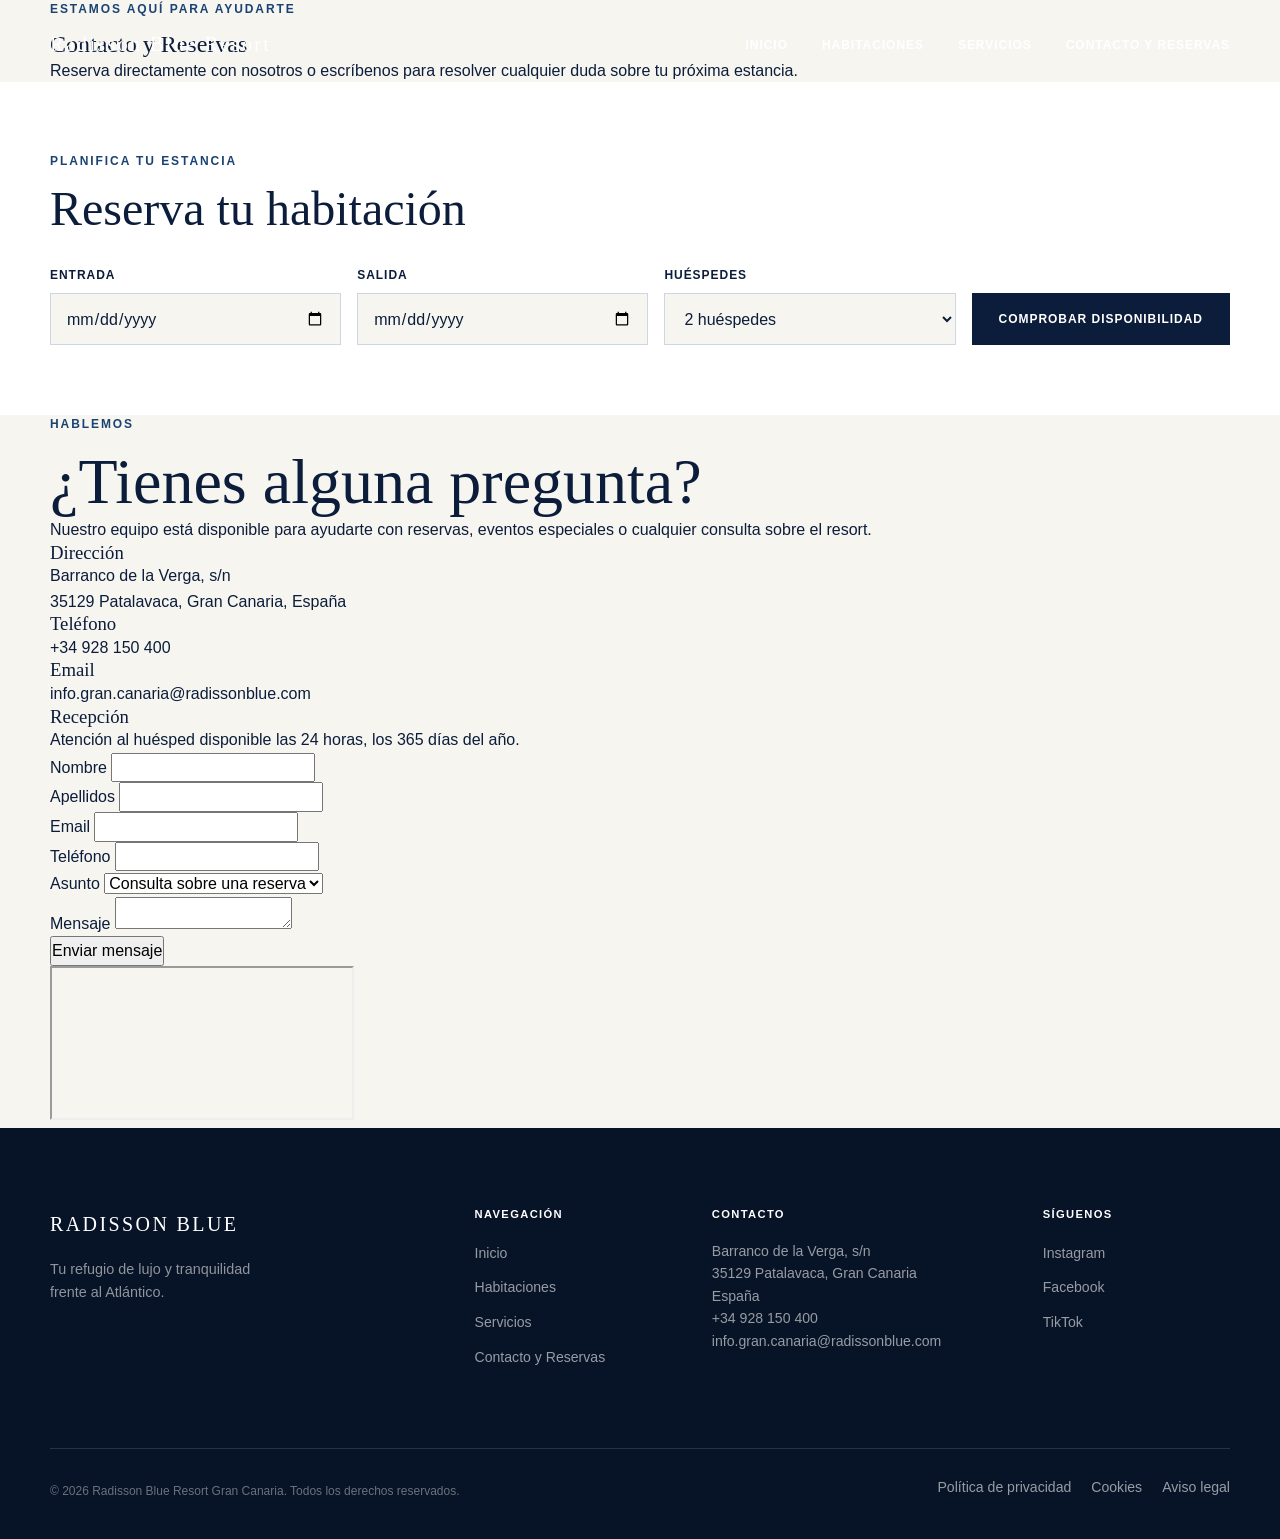
==== contacto.html @ 972f79a9 "Romaisa stuff" ====
<!DOCTYPE html>
<html lang="es">

<head>
    <meta charset="UTF-8">
    <meta name="viewport" content="width=device-width, initial-scale=1.0">

    <!-- Título que se ve en la pestaña del navegador -->
    <title>Contacto y Reservas | Radisson Blue Resort Gran Canaria</title>

    <!-- Metadatos para SEO y Marketing -->
    <meta name="description" content="Reserva tu estancia en el Radisson Blue Resort Gran Canaria o contacta con nosotros. Estamos en Patalavaca, Gran Canaria.">
    <meta name="keywords" content="reservar hotel Gran Canaria, contacto Radisson Blue, dirección hotel Patalavaca, teléfono hotel">

    <!-- Ícono e integración de la plantilla CSS -->
    <link rel="icon" type="image/x-icon" href="Icono/Icon_Blue.png">
    <link rel="stylesheet" href="Estilo/style.css">
</head>

<body>

    <!-- CABECERA DE LA WEB -->
    <header id="site-header">
        <div class="container">
            <div class="logo">Radisson Blue Resort</div>

            <nav>
                <ul>
                    <li><a href="index.html">Inicio</a></li>
                    <li><a href="habitaciones.html">Habitaciones</a></li>
                    <li><a href="servicios.html">Servicios</a></li>
                    <li><a href="contacto.html">Contacto y Reservas</a></li>
                </ul>
            </nav>
        </div>
    </header>

    <main>

        <!-- CABECERA DE PÁGINA -->
        <section class="page-header" style="--page-header-image: url('Imagenes/suite_presidencial.png');">
            <div class="container">
                <p class="eyebrow">Estamos aquí para ayudarte</p>
                <h1>Contacto y Reservas</h1>
                <p>Reserva directamente con nosotros o escríbenos para resolver cualquier duda sobre tu próxima estancia.</p>
            </div>
        </section>

        <!-- SECCIÓN DE RESERVAS -->
        <section id="reservar" class="booking">
            <div class="container">
                <header>
                    <p class="eyebrow">Planifica tu estancia</p>
                    <h2>Reserva tu habitación</h2>
                </header>

                <form action="#" method="get">
                    <div>
                        <label for="check-in">Entrada</label>
                        <input type="date" id="check-in" name="check-in" required>
                    </div>

                    <div>
                        <label for="check-out">Salida</label>
                        <input type="date" id="check-out" name="check-out" required>
                    </div>

                    <div>
                        <label for="guests">Huéspedes</label>
                        <select id="guests" name="guests">
                            <option value="1">1 huésped</option>
                            <option value="2" selected>2 huéspedes</option>
                            <option value="3">3 huéspedes</option>
                            <option value="4">4 huéspedes</option>
                        </select>
                    </div>

                    <button type="submit">Comprobar disponibilidad</button>
                </form>
            </div>
        </section>

        <!-- CONTACTO: DATOS + FORMULARIO -->
        <section class="contact-section">
            <div class="container">
                <div class="contact-layout">

                    <!-- DATOS DE CONTACTO -->
                    <div class="contact-info">
                        <p class="eyebrow">Hablemos</p>
                        <h2>¿Tienes alguna pregunta?</h2>
                        <p>Nuestro equipo está disponible para ayudarte con reservas, eventos especiales o cualquier consulta sobre el resort.</p>

                        <div class="contact-info-block">
                            <h3>Dirección</h3>
                            <p>Barranco de la Verga, s/n<br>35129 Patalavaca, Gran Canaria, España</p>
                        </div>

                        <div class="contact-info-block">
                            <h3>Teléfono</h3>
                            <p><a href="tel:+34928150400">+34 928 150 400</a></p>
                        </div>

                        <div class="contact-info-block">
                            <h3>Email</h3>
                            <p><a href="mailto:info.gran.canaria@radissonblue.com">info.gran.canaria@radissonblue.com</a></p>
                        </div>

                        <div class="contact-info-block">
                            <h3>Recepción</h3>
                            <p>Atención al huésped disponible las 24 horas, los 365 días del año.</p>
                        </div>
                    </div>

                    <!-- FORMULARIO DE CONTACTO -->
                    <form class="contact-form" action="#" method="post">
                        <div class="form-row">
                            <div class="form-field">
                                <label for="nombre">Nombre</label>
                                <input type="text" id="nombre" name="nombre" required>
                            </div>
                            <div class="form-field">
                                <label for="apellidos">Apellidos</label>
                                <input type="text" id="apellidos" name="apellidos" required>
                            </div>
                        </div>

                        <div class="form-row">
                            <div class="form-field">
                                <label for="email">Email</label>
                                <input type="email" id="email" name="email" required>
                            </div>
                            <div class="form-field">
                                <label for="telefono">Teléfono</label>
                                <input type="tel" id="telefono" name="telefono">
                            </div>
                        </div>

                        <div class="form-field">
                            <label for="asunto">Asunto</label>
                            <select id="asunto" name="asunto">
                                <option value="reserva">Consulta sobre una reserva</option>
                                <option value="eventos">Eventos y celebraciones</option>
                                <option value="grupos">Grupos y empresas</option>
                                <option value="otro">Otro</option>
                            </select>
                        </div>

                        <div class="form-field">
                            <label for="mensaje">Mensaje</label>
                            <textarea id="mensaje" name="mensaje" required></textarea>
                        </div>

                        <button type="submit">Enviar mensaje</button>
                    </form>

                </div>

                <!-- MAPA -->
                <div class="contact-map">
                    <iframe
                        src="https://www.openstreetmap.org/export/embed.html?bbox=-15.7505%2C27.8186%2C-15.7105%2C27.8386&amp;layer=mapnik&amp;marker=27.8286%2C-15.7305"
                        loading="lazy"
                        title="Ubicación del Radisson Blue Resort Gran Canaria">
                    </iframe>
                </div>
            </div>
        </section>

    </main>

    <!-- PIE DE PÁGINA -->
    <footer id="site-footer">
        <div class="container">

            <div class="footer-main">

                <!-- Marca y lema -->
                <div class="footer-brand">
                    <a href="index.html" class="logo">
                        RADISSON BLUE
                    </a>
                    <p>Tu refugio de lujo y tranquilidad frente al Atlántico.</p>
                </div>

                <!-- Navegación del pie de página -->
                <nav aria-label="Navegación del pie de página">
                    <h2>Navegación</h2>
                    <ul>
                        <li><a href="index.html">Inicio</a></li>
                        <li><a href="habitaciones.html">Habitaciones</a></li>
                        <li><a href="servicios.html">Servicios</a></li>
                        <li><a href="contacto.html">Contacto y Reservas</a></li>
                    </ul>
                </nav>

                <!-- Datos de contacto reales/adaptados -->
                <div class="footer-contact">
                    <h2>Contacto</h2>
                    <address>
                        <p>
                            Barranco de la Verga, s/n<br>
                            35129 Patalavaca, Gran Canaria<br>
                            España
                        </p>
                        <p><a href="tel:+34928150400">+34 928 150 400</a></p>
                        <p><a href="mailto:info.gran.canaria@radissonblue.com">info.gran.canaria@radissonblue.com</a></p>
                    </address>
                </div>

                <!-- Redes sociales -->
                <div class="footer-social">
                    <h2>Síguenos</h2>
                    <ul>
                        <li><a href="#">Instagram</a></li>
                        <li><a href="#">Facebook</a></li>
                        <li><a href="#">TikTok</a></li>
                    </ul>
                </div>

            </div>

            <!-- Enlaces legales y derechos -->
            <div class="footer-bottom">
                <p>&copy; 2026 Radisson Blue Resort Gran Canaria. Todos los derechos reservados.</p>
                <nav aria-label="Información legal">
                    <ul>
                        <li><a href="#">Política de privacidad</a></li>
                        <li><a href="#">Cookies</a></li>
                        <li><a href="#">Aviso legal</a></li>
                    </ul>
                </nav>
            </div>

        </div>
    </footer>

</body>
</html>
---- Estilo/style.css ----
*,
*::before,
*::after {
    box-sizing: border-box;
    margin: 0;
    padding: 0;
}

html {
    scroll-behavior: smooth;
}

body {
    font-family: Arial, Helvetica, sans-serif;
    color: var(--color-dark);
    background: var(--color-cream);
    line-height: 1.6;
}

img {
    display: block;
    width: 100%;
    height: auto;
}

a {
    color: inherit;
    text-decoration: none;
}

ul {
    list-style: none;
}

button,
input,
select {
    font: inherit;
}


/* =========================================================
    VARIABLES
    ========================================================= */

:root {
    /* Cambiamos el verde oscuro por Azul Marino Radisson Blu */
    --color-dark: #0b1d3a;
    --color-dark-2: #071326;

    /* Cambiamos el verde principal por Azul Atlántico */
    --color-green: #1a4373;
    --color-green-light: #dce6f2;

    /* Mantenemos los tonos marfil y arena de Gran Canaria */
    --color-cream: #f7f5f0;
    --color-white: #ffffff;
    --color-sand: #e9e2d5;

    /* Detalle de bordes y texto claro en azul suave */
    --color-border: #cbd7e4;
    --color-text-light: #e9f0f8;

    /* ESTO SE QUEDA IGUAL (Para mantener centrado y letras) */
    --max-width: 1180px;
    --serif: Georgia, "Times New Roman", serif;
    --sans: Arial, Helvetica, sans-serif;
    --transition: 250ms ease;
}


/* =========================================================
    GLOBAL
    ========================================================= */

.container {
    width: min(var(--max-width), calc(100% - 48px));
    margin-inline: auto;
}

.eyebrow {
    margin-bottom: 12px;
    color: var(--color-green);
    font-size: 0.75rem;
    font-weight: 700;
    letter-spacing: 0.16em;
    text-transform: uppercase;
}

h1,
h2,
h3 {
    font-family: var(--serif);
    font-weight: 400;
    line-height: 1.1;
}

h2 {
    font-size: clamp(2.2rem, 5vw, 4rem);
}

.button {
    display: inline-flex;
    align-items: center;
    justify-content: center;
    min-height: 50px;
    padding: 0 28px;
    border: 1px solid var(--color-dark);
    background: var(--color-dark);
    color: var(--color-white);
    font-size: 0.8rem;
    font-weight: 700;
    letter-spacing: 0.08em;
    text-transform: uppercase;
    transition: background var(--transition), color var(--transition), transform var(--transition);
}

.button:hover {
    background: transparent;
    color: var(--color-dark);
    transform: translateY(-2px);
}

.button-secondary {
    border-color: var(--color-white);
    background: transparent;
}

.button-secondary:hover {
    background: var(--color-white);
    color: var(--color-dark);
}


/* =========================================================
    HEADER - Cabecera y navegación
    ========================================================= */

#site-header {
    position: absolute;
    z-index: 10;
    top: 0;
    left: 0;
    width: 100%;
    color: var(--color-white);
    border-bottom: 1px solid rgba(255, 255, 255, 0.2);
}

#site-header .container {
    display: flex;
    align-items: center;
    justify-content: space-between;
    min-height: 88px;
}

.logo {
    font-family: var(--serif);
    font-size: 1.25rem;
    letter-spacing: 0.12em;
}

#site-header nav ul {
    display: flex;
    align-items: center;
    gap: 34px;
}

#site-header nav a {
    position: relative;
    font-size: 0.75rem;
    font-weight: 600;
    letter-spacing: 0.08em;
    text-transform: uppercase;
}

#site-header nav a::after {
    content: "";
    position: absolute;
    bottom: -7px;
    left: 0;
    width: 0;
    height: 1px;
    background: currentColor;
    transition: width var(--transition);
}

#site-header nav a:hover::after {
    width: 100%;
}

#site-header .button {
    min-height: 42px;
    padding-inline: 20px;
    border-color: var(--color-white);
    background: var(--color-white);
    color: var(--color-dark);
}

#site-header .button:hover {
    background: transparent;
    color: var(--color-white);
}


/* =========================================================
    HERO - Imagen principal / Portada
    ========================================================= */

.hero {
    position: relative;
    min-height: 720px;
    display: flex;
    align-items: center;
    background: linear-gradient( 90deg, rgba(11, 29, 58, 0.8), rgba(11, 29, 58, 0.35)), url("../Imagenes/hotel_hero.png") center / cover no-repeat;
    color: var(--color-white);
}

.hero-content {
    width: min(760px, calc(100% - 48px));
    margin-inline: auto;
    padding-top: 70px;
}

.hero .eyebrow {
    color: #e3eadf;
}

.hero h1 {
    max-width: 720px;
    margin-bottom: 24px;
    font-size: clamp(3.5rem, 8vw, 7rem);
    letter-spacing: -0.03em;
}

.hero p:not(.eyebrow) {
    max-width: 560px;
    margin-bottom: 36px;
    color: rgba(255, 255, 255, 0.88);
    font-size: 1.1rem;
}

.hero-actions {
    display: flex;
    flex-wrap: wrap;
    gap: 12px;
}


/* =========================================================
    BOOKING - Formulario de reservas
    ========================================================= */

.booking {
    position: relative;
    z-index: 2;
    margin-top: -1px;
    padding: 70px 0;
    background: var(--color-white);
}

.booking header {
    margin-bottom: 30px;
}

.booking h2 {
    font-size: clamp(2rem, 4vw, 3rem);
}

.booking form {
    display: grid;
    grid-template-columns: 1fr 1fr 1fr auto;
    gap: 16px;
    align-items: end;
}

.booking label {
    display: block;
    margin-bottom: 8px;
    font-size: 0.75rem;
    font-weight: 700;
    letter-spacing: 0.08em;
    text-transform: uppercase;
}

.booking input,
.booking select {
    width: 100%;
    height: 52px;
    padding: 0 15px;
    border: 1px solid var(--color-border);
    background: var(--color-cream);
    color: var(--color-dark);
    outline: none;
}

.booking input:focus,
.booking select:focus {
    border-color: var(--color-green);
}

.booking button {
    height: 52px;
    padding: 0 26px;
    border: 1px solid var(--color-dark);
    background: var(--color-dark);
    color: var(--color-white);
    cursor: pointer;
    font-size: 0.75rem;
    font-weight: 700;
    letter-spacing: 0.08em;
    text-transform: uppercase;
    transition: all var(--transition);
}

.booking button:hover {
    background: var(--color-green);
    border-color: var(--color-green);
}


/* =========================================================
    INTRODUCTION
    ========================================================= */

.introduction {
    padding: 150px 0;
}

.introduction .container {
    display: flex;
    justify-content: center;
}

.section-content {
    max-width: 760px;
    text-align: center;
}

.section-content h2 {
    margin-bottom: 30px;
}

.section-content p:not(.eyebrow) {
    margin-bottom: 18px;
    color: #4a5568;
    font-size: 1.05rem;
}

.text-link {
    display: inline-block;
    margin-top: 18px;
    border-bottom: 1px solid var(--color-dark);
    font-size: 0.8rem;
    font-weight: 700;
    letter-spacing: 0.07em;
    text-transform: uppercase;
}


/* =========================================================
    ROOMS - Catálogo de habitaciones
    ========================================================= */

.rooms {
    padding: 120px 0;
    background: var(--color-sand);
}

.section-header {
    max-width: 700px;
    margin-bottom: 60px;
}

.section-header p:last-child {
    margin-top: 22px;
    color: #4a5568;
}

.room-list {
    display: grid;
    grid-template-columns: repeat(3, 1fr);
    gap: 24px;
}

.room-card {
    overflow: hidden;
    background: var(--color-white);
}

.room-image {
    aspect-ratio: 4 / 3;
    overflow: hidden;
}

.room-image img {
    width: 100%;
    height: 100%;
    object-fit: cover;
    transition: transform 600ms ease;
}

.room-card:hover .room-image img {
    transform: scale(1.04);
}

.room-content {
    padding: 30px;
}

.room-content h3 {
    margin-bottom: 14px;
    font-size: 1.8rem;
}

.room-content p {
    margin-bottom: 20px;
    color: #4a5568;
    font-size: 0.95rem;
}

.room-content ul {
    margin-bottom: 25px;
    display: flex;
    flex-wrap: wrap;
    gap: 7px;
}

.room-content li {
    padding: 5px 9px;
    background: var(--color-green-light);
    color: var(--color-green);
    font-size: 0.7rem;
    font-weight: 700;
    letter-spacing: 0.04em;
}

.room-content>a {
    font-size: 0.75rem;
    font-weight: 700;
    letter-spacing: 0.08em;
    text-transform: uppercase;
}

.section-action {
    margin-top: 50px;
}

.section-action a {
    display: inline-block;
    padding-bottom: 7px;
    border-bottom: 1px solid var(--color-dark);
    font-size: 0.8rem;
    font-weight: 700;
    letter-spacing: 0.08em;
    text-transform: uppercase;
}


/* =========================================================
    EXPERIENCES - Sección de experiencias
    ========================================================= */

.experiences {
    padding: 130px 0;
    background: var(--color-dark);
    color: var(--color-white);
}

.experiences .eyebrow {
    color: var(--color-green-light);
}

.experience-list {
    display: grid;
    grid-template-columns: repeat(3, 1fr);
    border-top: 1px solid rgba(255, 255, 255, 0.25);
}

.experience-list article {
    min-height: 300px;
    padding: 42px 32px;
    border-right: 1px solid rgba(255, 255, 255, 0.25);
}

.experience-list article:first-child {
    padding-left: 0;
}

.experience-list article:last-child {
    border-right: none;
}

.experience-list h3 {
    margin-bottom: 18px;
    font-size: 2rem;
}

.experience-list p {
    max-width: 300px;
    margin-bottom: 28px;
    color: rgba(255, 255, 255, 0.68);
}

.experience-list a {
    font-size: 0.75rem;
    font-weight: 700;
    letter-spacing: 0.08em;
    text-transform: uppercase;
}


/* =========================================================
    CTA - Llamada a la acción
    ========================================================= */

.cta {
    padding: 140px 0;
    background: linear-gradient( rgba(238, 247, 255, 0.75), rgba(232, 238, 245, 0.75)), url("../Imagenes/cta_hotel.png") center / cover no-repeat;
    text-align: center;
}

.cta .container {
    max-width: 800px;
}

.cta h2 {
    margin-bottom: 25px;
}

.cta p:not(.eyebrow) {
    max-width: 580px;
    margin: 0 auto 32px;
    color: #4a5568;
}


/* =========================================================
    FOOTER - Pie de página
    ========================================================= */

#site-footer {
    padding: 80px 0 30px;
    background: var(--color-dark-2);
    color: var(--color-white);
}

.footer-main {
    display: grid;
    grid-template-columns: 2fr 1fr 1.5fr 1fr;
    gap: 50px;
    padding-bottom: 70px;
}

.footer-brand p {
    max-width: 230px;
    margin-top: 18px;
    color: rgba(255, 255, 255, 0.55);
    font-size: 0.9rem;
}

#site-footer h2 {
    margin-bottom: 20px;
    font-family: var(--sans);
    font-size: 0.7rem;
    font-weight: 700;
    letter-spacing: 0.12em;
    text-transform: uppercase;
}

#site-footer li {
    margin-bottom: 9px;
}

#site-footer li a,
#site-footer address,
#site-footer address a {
    color: rgba(255, 255, 255, 0.58);
    font-size: 0.88rem;
    font-style: normal;
    transition: color var(--transition);
}

#site-footer li a:hover,
#site-footer address a:hover {
    color: var(--color-white);
}

.footer-bottom {
    display: flex;
    align-items: center;
    justify-content: space-between;
    padding-top: 25px;
    border-top: 1px solid rgba(255, 255, 255, 0.13);
}

.footer-bottom p {
    color: rgba(255, 255, 255, 0.4);
    font-size: 0.75rem;
}

.footer-bottom nav ul {
    display: flex;
    gap: 20px;
}


/* =========================================================
    RESPONSIVE
    ========================================================= */

@media (max-width: 900px) {
    #site-header nav {
        display: none;
    }
    .hero {
        min-height: 650px;
    }
    .booking form {
        grid-template-columns: repeat(2, 1fr);
    }
    .booking button {
        width: 100%;
    }
    .room-list {
        grid-template-columns: 1fr 1fr;
    }
    .room-card:last-child {
        grid-column: span 2;
    }
    .experience-list {
        grid-template-columns: 1fr;
    }
    .experience-list article,
    .experience-list article:first-child {
        min-height: auto;
        padding: 35px 0;
        border-right: none;
        border-bottom: 1px solid rgba(255, 255, 255, 0.25);
    }
    .experience-list article:last-child {
        border-bottom: none;
    }
    .footer-main {
        grid-template-columns: 1fr 1fr;
    }
}

@media (max-width: 600px) {
    .container {
        width: min(var(--max-width), calc(100% - 32px));
    }
    #site-header .container {
        min-height: 72px;
    }
    #site-header .button {
        display: none;
    }
    .hero {
        min-height: 600px;
    }
    .hero-content {
        width: calc(100% - 32px);
    }
    .hero h1 {
        font-size: clamp(3rem, 16vw, 5rem);
    }
    .hero p:not(.eyebrow) {
        font-size: 1rem;
    }
    .hero-actions {
        flex-direction: column;
        align-items: stretch;
    }
    .hero-actions .button {
        width: 100%;
    }
    .booking {
        padding: 50px 0;
    }
    .booking form {
        grid-template-columns: 1fr;
    }
    .introduction,
    .rooms,
    .experiences,
    .cta {
        padding: 85px 0;
    }
    .room-list {
        grid-template-columns: 1fr;
    }
    .room-card:last-child {
        grid-column: auto;
    }
    .footer-main {
        grid-template-columns: 1fr;
        gap: 35px;
    }
    .footer-bottom {
        flex-direction: column;
        align-items: flex-start;
        gap: 20px;
    }
    .footer-bottom nav ul {
        flex-wrap: wrap;
    }
}
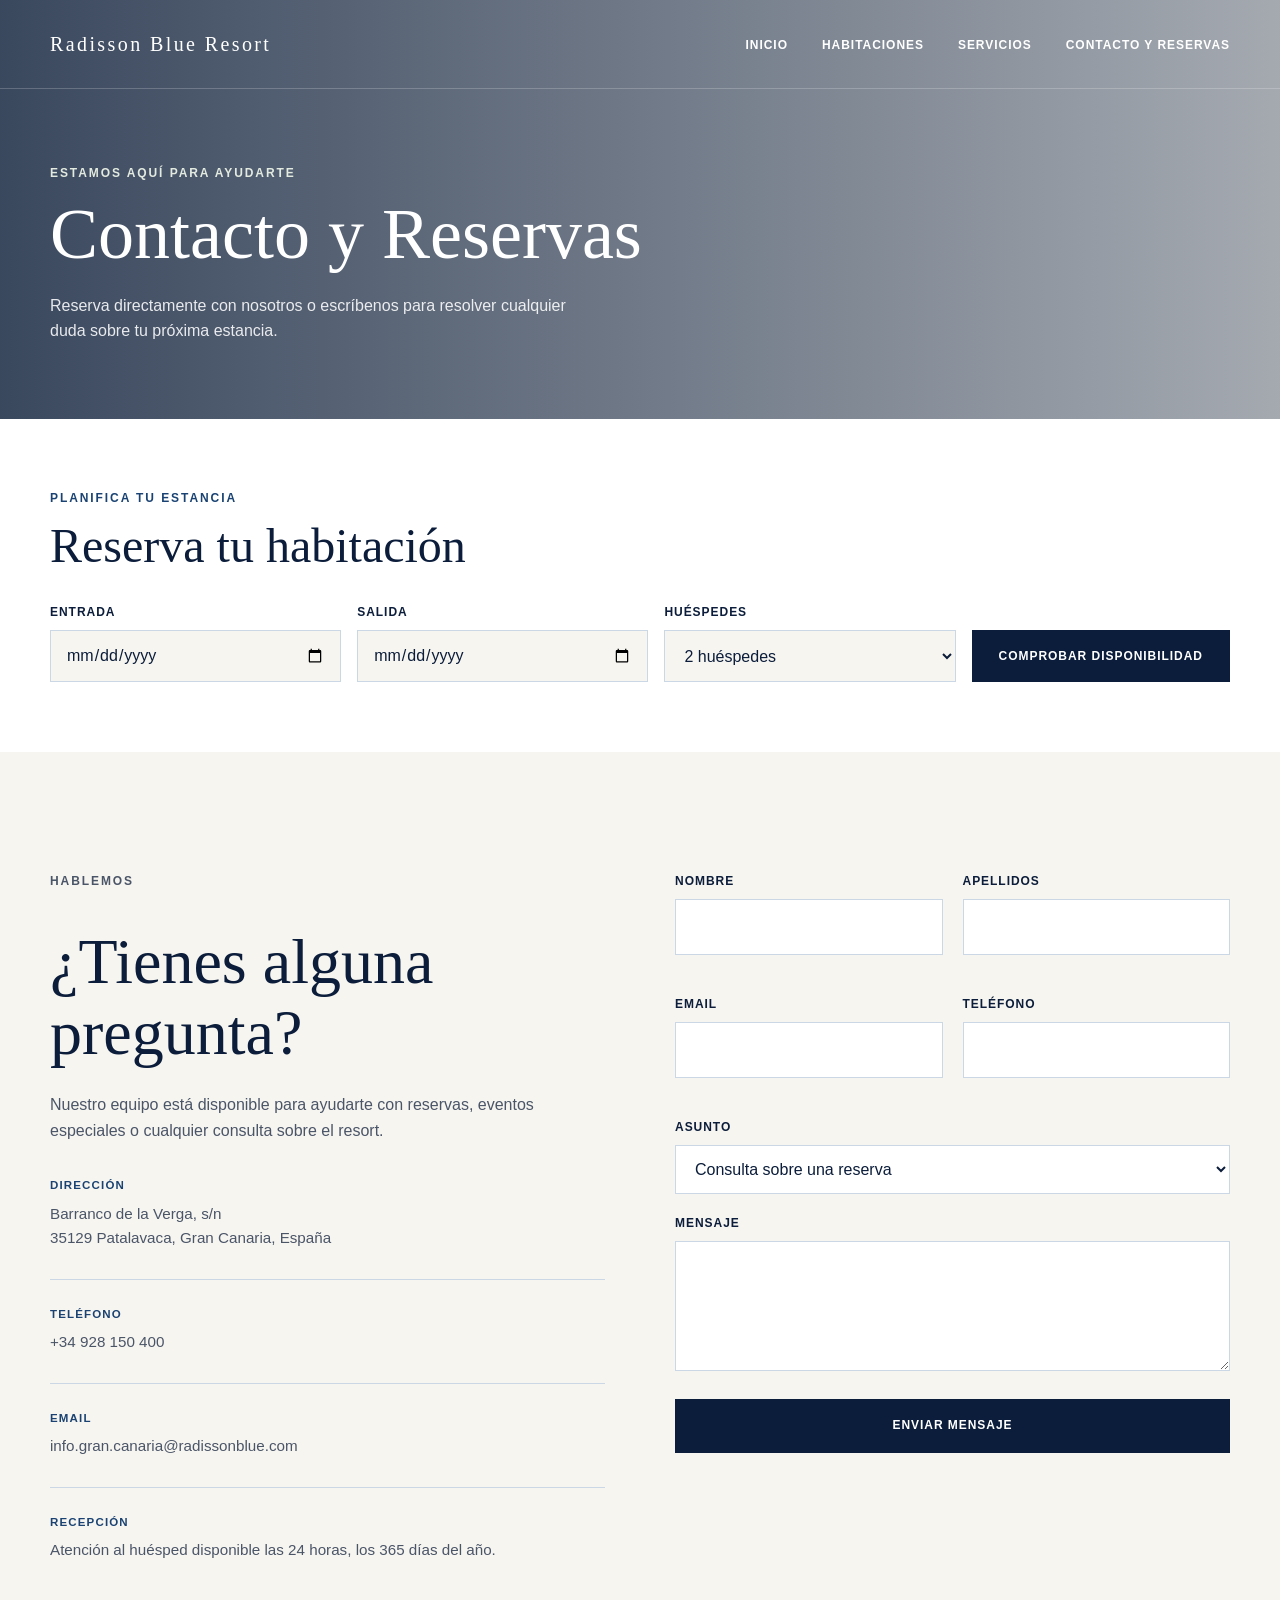
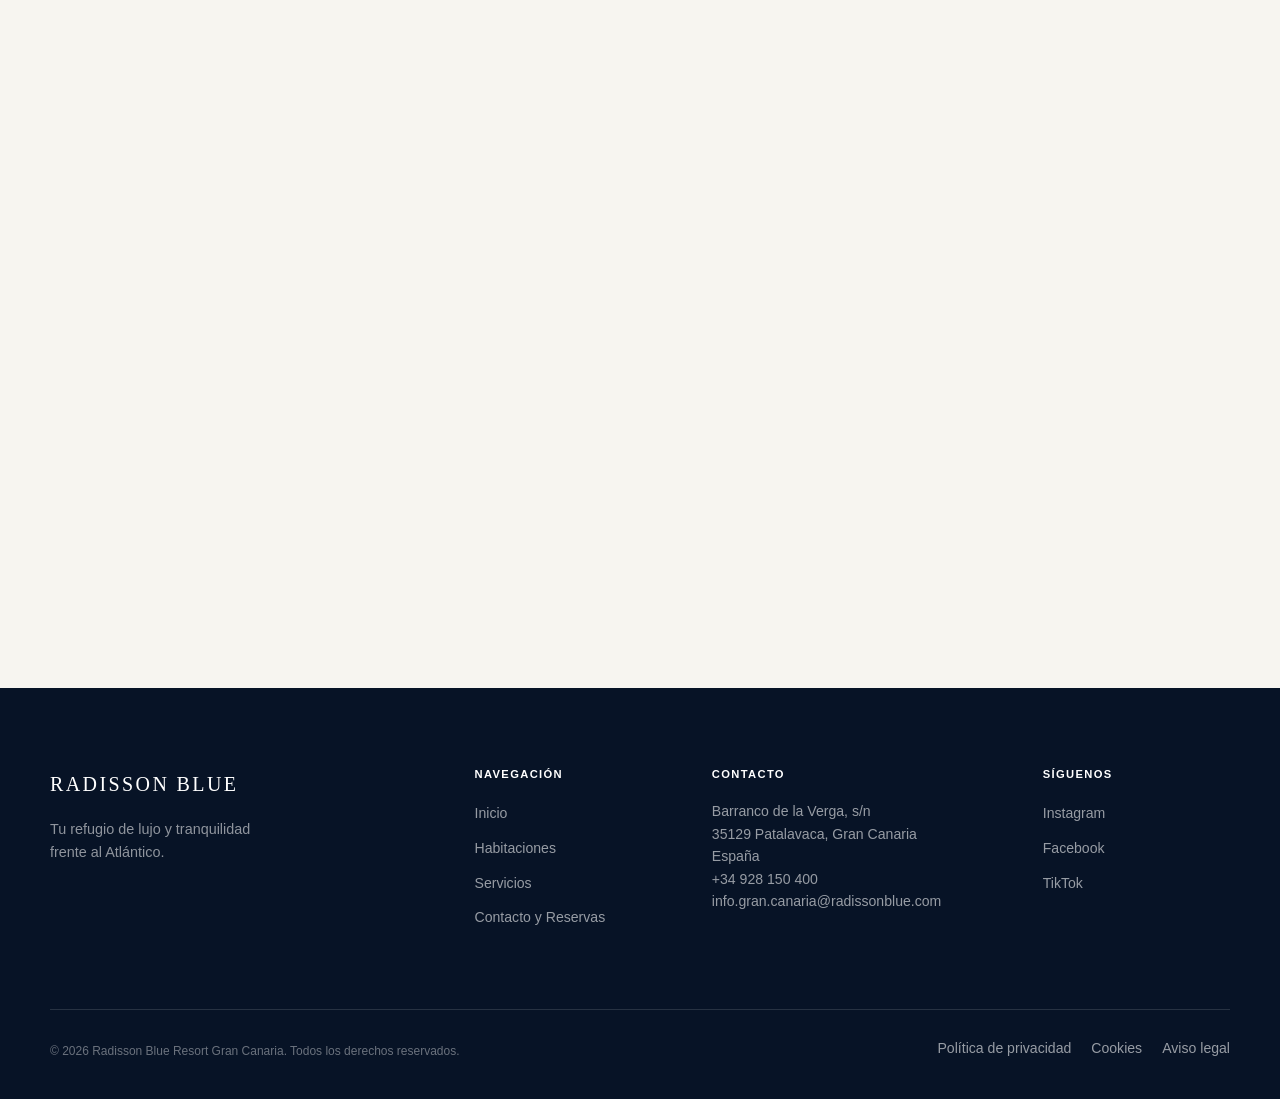
==== commit 871dc3e0: "Update contacto.html" ====
--- a/contacto.html
+++ b/contacto.html
@@ -158,10 +158,7 @@
 
                 <!-- MAPA -->
                 <div class="contact-map">
-                    <iframe
-                        src="https://www.openstreetmap.org/export/embed.html?bbox=-15.7505%2C27.8186%2C-15.7105%2C27.8386&amp;layer=mapnik&amp;marker=27.8286%2C-15.7305"
-                        loading="lazy"
-                        title="Ubicación del Radisson Blue Resort Gran Canaria">
+                    <iframe src="https://www.openstreetmap.org/export/embed.html?bbox=-15.75%2C27.81%2C-15.71%2C27.83&amp;layer=mapnik&amp;marker=27.82574419261705%2C-15.757572351828673" loading="lazy" title="Ubicación del Radisson Blue Resort Gran Canaria">
                     </iframe>
                 </div>
             </div>
@@ -236,4 +233,5 @@
     </footer>
 
 </body>
-</html>
+
+</html>
--- a/Estilo/style.css
+++ b/Estilo/style.css
@@ -605,6 +605,322 @@
 
 
 /* =========================================================
+    PAGE HEADER - Cabecera de páginas interiores
+    ========================================================= */
+
+.page-header {
+    position: relative;
+    display: flex;
+    align-items: center;
+    min-height: 420px;
+    padding-top: 88px;
+    background: linear-gradient(90deg, rgba(11, 29, 58, 0.8), rgba(11, 29, 58, 0.35)), var(--page-header-image) center / cover no-repeat;
+    color: var(--color-white);
+    text-align: left;
+}
+
+.page-header .eyebrow {
+    color: #e3eadf;
+}
+
+.page-header h1 {
+    max-width: 620px;
+    font-size: clamp(2.6rem, 6vw, 4.5rem);
+}
+
+.page-header p:not(.eyebrow) {
+    max-width: 540px;
+    margin-top: 18px;
+    color: rgba(255, 255, 255, 0.88);
+}
+
+
+/* =========================================================
+    ROOMS FULL - Catálogo detallado de habitaciones
+    ========================================================= */
+
+.rooms-full {
+    padding: 120px 0;
+}
+
+.room-detail {
+    display: grid;
+    grid-template-columns: 1fr 1fr;
+    gap: 60px;
+    align-items: center;
+}
+
+.room-detail:not(:last-child) {
+    margin-bottom: 110px;
+}
+
+.room-detail:nth-child(even) .room-detail-image {
+    order: 2;
+}
+
+.room-detail-image {
+    aspect-ratio: 4 / 3;
+    overflow: hidden;
+}
+
+.room-detail-image img {
+    width: 100%;
+    height: 100%;
+    object-fit: cover;
+}
+
+.room-detail-content h3 {
+    margin-bottom: 18px;
+    font-size: clamp(1.8rem, 3vw, 2.6rem);
+}
+
+.room-detail-content>p {
+    margin-bottom: 22px;
+    color: #4a5568;
+}
+
+.room-detail-meta {
+    display: flex;
+    flex-wrap: wrap;
+    gap: 8px;
+    margin-bottom: 24px;
+}
+
+.room-detail-meta li {
+    padding: 6px 12px;
+    background: var(--color-green-light);
+    color: var(--color-green);
+    font-size: 0.72rem;
+    font-weight: 700;
+    letter-spacing: 0.05em;
+}
+
+.room-detail-amenities {
+    margin-bottom: 28px;
+    display: grid;
+    grid-template-columns: 1fr 1fr;
+    gap: 10px;
+}
+
+.room-detail-amenities li {
+    position: relative;
+    padding-left: 20px;
+    color: #4a5568;
+    font-size: 0.92rem;
+}
+
+.room-detail-amenities li::before {
+    content: "";
+    position: absolute;
+    top: 9px;
+    left: 0;
+    width: 8px;
+    height: 8px;
+    background: var(--color-green);
+}
+
+.room-detail-footer {
+    display: flex;
+    align-items: center;
+    justify-content: space-between;
+    flex-wrap: wrap;
+    gap: 16px;
+    padding-top: 22px;
+    border-top: 1px solid var(--color-border);
+}
+
+.room-detail-price span {
+    display: block;
+    color: #4a5568;
+    font-size: 0.72rem;
+    letter-spacing: 0.08em;
+    text-transform: uppercase;
+}
+
+.room-detail-price strong {
+    font-family: var(--serif);
+    font-size: 1.9rem;
+    color: var(--color-dark);
+}
+
+
+/* =========================================================
+    SERVICES - Cuadrícula de servicios
+    ========================================================= */
+
+.services {
+    padding: 120px 0;
+    background: var(--color-sand);
+}
+
+.service-grid {
+    display: grid;
+    grid-template-columns: repeat(3, 1fr);
+    gap: 24px;
+}
+
+.service-card {
+    padding: 42px 32px;
+    background: var(--color-white);
+}
+
+.service-icon {
+    display: flex;
+    align-items: center;
+    justify-content: center;
+    width: 54px;
+    height: 54px;
+    margin-bottom: 24px;
+    border: 1px solid var(--color-green);
+    color: var(--color-green);
+}
+
+.service-icon svg {
+    width: 26px;
+    height: 26px;
+}
+
+.service-card h3 {
+    margin-bottom: 12px;
+    font-size: 1.4rem;
+}
+
+.service-card p {
+    color: #4a5568;
+    font-size: 0.92rem;
+}
+
+.experiences h2 {
+    margin-bottom: 10px;
+}
+
+
+/* =========================================================
+    CONTACT - Página de contacto
+    ========================================================= */
+
+.contact-section {
+    padding: 120px 0;
+}
+
+.contact-layout {
+    display: grid;
+    grid-template-columns: 1fr 1fr;
+    gap: 70px;
+}
+
+.contact-info h2 {
+    margin-bottom: 24px;
+}
+
+.contact-info>p {
+    margin-bottom: 36px;
+    color: #4a5568;
+}
+
+.contact-info-block {
+    margin-bottom: 28px;
+    padding-bottom: 28px;
+    border-bottom: 1px solid var(--color-border);
+}
+
+.contact-info-block:last-child {
+    border-bottom: none;
+}
+
+.contact-info-block h3 {
+    margin-bottom: 10px;
+    font-family: var(--sans);
+    font-size: 0.72rem;
+    font-weight: 700;
+    letter-spacing: 0.1em;
+    text-transform: uppercase;
+    color: var(--color-green);
+}
+
+.contact-info-block p,
+.contact-info-block a {
+    color: #4a5568;
+    font-size: 0.95rem;
+}
+
+.contact-form label {
+    display: block;
+    margin-bottom: 8px;
+    font-size: 0.75rem;
+    font-weight: 700;
+    letter-spacing: 0.08em;
+    text-transform: uppercase;
+}
+
+.contact-form .form-row {
+    display: grid;
+    grid-template-columns: 1fr 1fr;
+    gap: 20px;
+    margin-bottom: 20px;
+}
+
+.contact-form .form-field {
+    margin-bottom: 20px;
+}
+
+.contact-form input,
+.contact-form select,
+.contact-form textarea {
+    width: 100%;
+    padding: 14px 15px;
+    border: 1px solid var(--color-border);
+    background: var(--color-white);
+    color: var(--color-dark);
+    outline: none;
+}
+
+.contact-form textarea {
+    resize: vertical;
+    min-height: 130px;
+}
+
+.contact-form input:focus,
+.contact-form select:focus,
+.contact-form textarea:focus {
+    border-color: var(--color-green);
+}
+
+.contact-form button {
+    width: 100%;
+    height: 54px;
+    border: 1px solid var(--color-dark);
+    background: var(--color-dark);
+    color: var(--color-white);
+    cursor: pointer;
+    font-size: 0.75rem;
+    font-weight: 700;
+    letter-spacing: 0.08em;
+    text-transform: uppercase;
+    transition: all var(--transition);
+}
+
+.contact-form button:hover {
+    background: var(--color-green);
+    border-color: var(--color-green);
+}
+
+.contact-map {
+    margin-top: 100px;
+    aspect-ratio: 21 / 8;
+    overflow: hidden;
+    filter: grayscale(20%);
+}
+
+.contact-map iframe {
+    width: 100%;
+    height: 100%;
+    border: 0;
+    display: block;
+}
+
+
+/* =========================================================
     RESPONSIVE
     ========================================================= */
 
@@ -643,6 +959,20 @@
     .footer-main {
         grid-template-columns: 1fr 1fr;
     }
+    .room-detail {
+        grid-template-columns: 1fr;
+        gap: 30px;
+    }
+    .room-detail:nth-child(even) .room-detail-image {
+        order: 0;
+    }
+    .service-grid {
+        grid-template-columns: 1fr 1fr;
+    }
+    .contact-layout {
+        grid-template-columns: 1fr;
+        gap: 50px;
+    }
 }
 
 @media (max-width: 600px) {
@@ -704,4 +1034,30 @@
     .footer-bottom nav ul {
         flex-wrap: wrap;
     }
+    .page-header {
+        min-height: 320px;
+    }
+    .rooms-full,
+    .services,
+    .services-highlight,
+    .contact-section {
+        padding: 70px 0;
+    }
+    .room-detail-amenities {
+        grid-template-columns: 1fr;
+    }
+    .room-detail-footer {
+        flex-direction: column;
+        align-items: flex-start;
+    }
+    .room-detail-footer .button {
+        width: 100%;
+    }
+    .service-grid {
+        grid-template-columns: 1fr;
+    }
+    .contact-form .form-row {
+        grid-template-columns: 1fr;
+        gap: 0;
+    }
 }
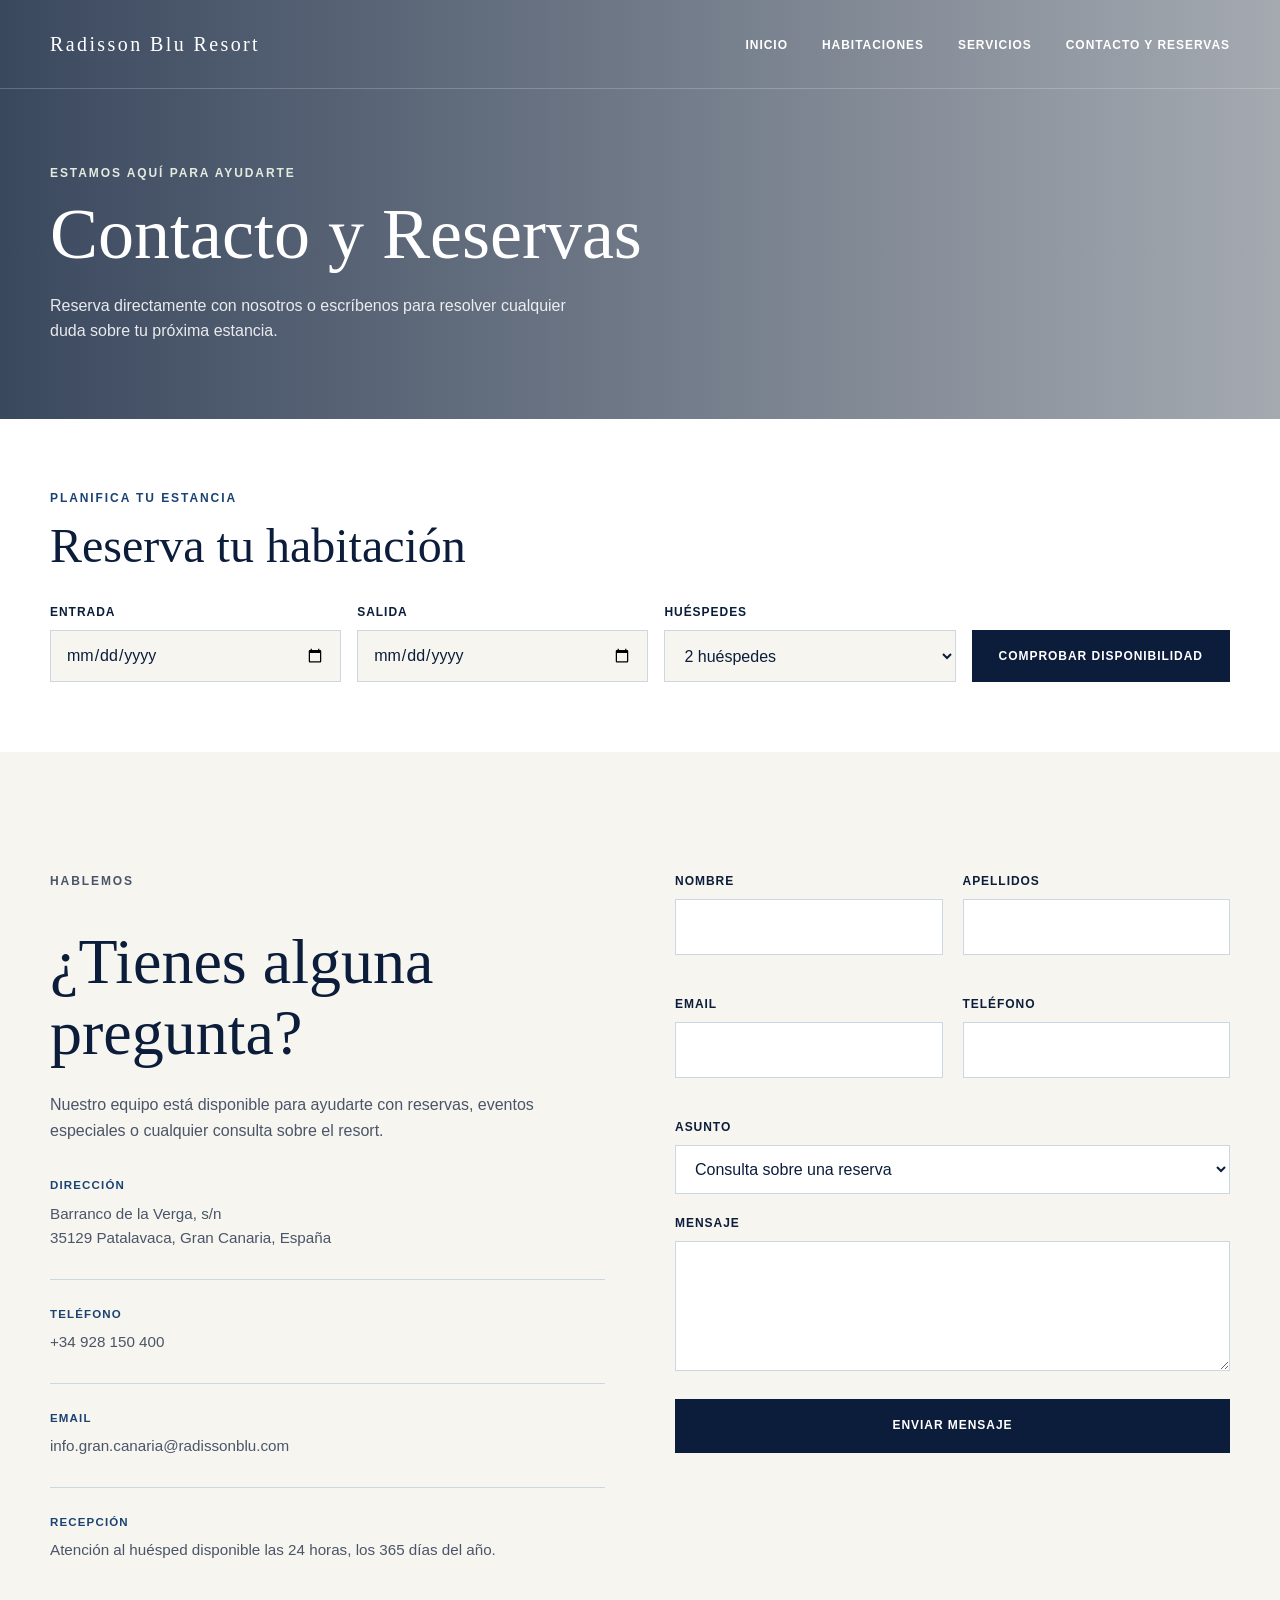
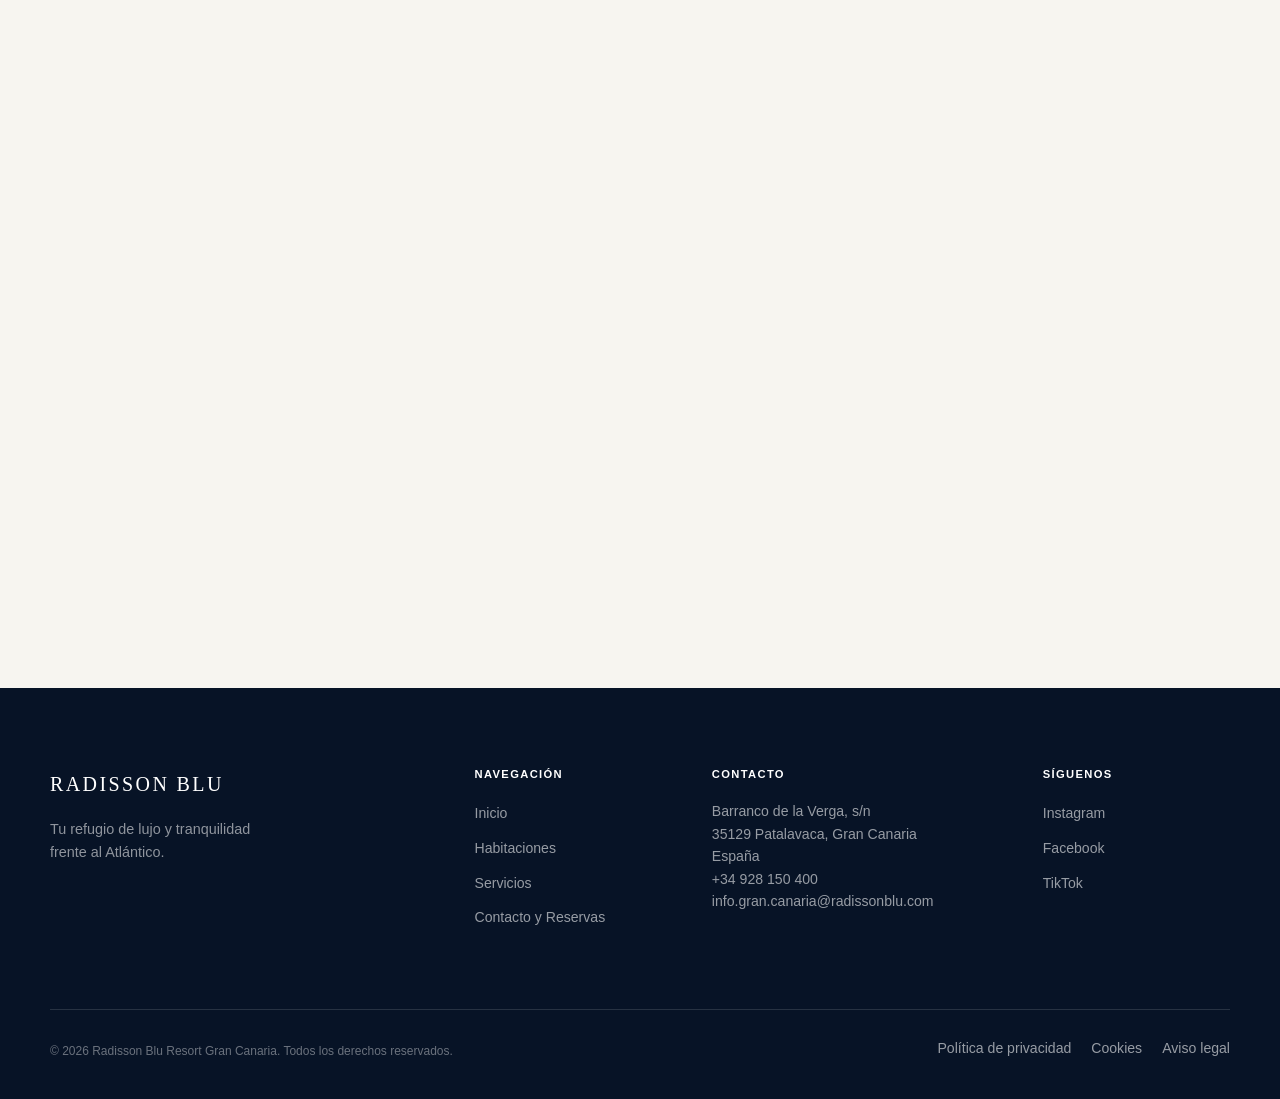
==== commit c2028fea: "From Blue to Blu" ====
--- a/contacto.html
+++ b/contacto.html
@@ -6,11 +6,11 @@
     <meta name="viewport" content="width=device-width, initial-scale=1.0">
 
     <!-- Título que se ve en la pestaña del navegador -->
-    <title>Contacto y Reservas | Radisson Blue Resort Gran Canaria</title>
+    <title>Contacto y Reservas | Radisson Blu Resort Gran Canaria</title>
 
     <!-- Metadatos para SEO y Marketing -->
-    <meta name="description" content="Reserva tu estancia en el Radisson Blue Resort Gran Canaria o contacta con nosotros. Estamos en Patalavaca, Gran Canaria.">
-    <meta name="keywords" content="reservar hotel Gran Canaria, contacto Radisson Blue, dirección hotel Patalavaca, teléfono hotel">
+    <meta name="description" content="Reserva tu estancia en el Radisson Blu Resort Gran Canaria o contacta con nosotros. Estamos en Patalavaca, Gran Canaria.">
+    <meta name="keywords" content="reservar hotel Gran Canaria, contacto Radisson Blu, dirección hotel Patalavaca, teléfono hotel">
 
     <!-- Ícono e integración de la plantilla CSS -->
     <link rel="icon" type="image/x-icon" href="Icono/Icon_Blue.png">
@@ -22,7 +22,7 @@
     <!-- CABECERA DE LA WEB -->
     <header id="site-header">
         <div class="container">
-            <div class="logo">Radisson Blue Resort</div>
+            <div class="logo">Radisson Blu Resort</div>
 
             <nav>
                 <ul>
@@ -103,7 +103,7 @@
 
                         <div class="contact-info-block">
                             <h3>Email</h3>
-                            <p><a href="mailto:info.gran.canaria@radissonblue.com">info.gran.canaria@radissonblue.com</a></p>
+                            <p><a href="mailto:info.gran.canaria@radissonblu.com">info.gran.canaria@radissonblu.com</a></p>
                         </div>
 
                         <div class="contact-info-block">
@@ -158,7 +158,7 @@
 
                 <!-- MAPA -->
                 <div class="contact-map">
-                    <iframe src="https://www.openstreetmap.org/export/embed.html?bbox=-15.75%2C27.81%2C-15.71%2C27.83&amp;layer=mapnik&amp;marker=27.82574419261705%2C-15.757572351828673" loading="lazy" title="Ubicación del Radisson Blue Resort Gran Canaria">
+                    <iframe src="https://www.openstreetmap.org/export/embed.html?bbox=-15.75%2C27.81%2C-15.71%2C27.83&amp;layer=mapnik&amp;marker=27.82574419261705%2C-15.757572351828673" loading="lazy" title="Ubicación del Radisson Blu Resort Gran Canaria">
                     </iframe>
                 </div>
             </div>
@@ -175,7 +175,7 @@
                 <!-- Marca y lema -->
                 <div class="footer-brand">
                     <a href="index.html" class="logo">
-                        RADISSON BLUE
+                        RADISSON BLU
                     </a>
                     <p>Tu refugio de lujo y tranquilidad frente al Atlántico.</p>
                 </div>
@@ -201,7 +201,7 @@
                             España
                         </p>
                         <p><a href="tel:+34928150400">+34 928 150 400</a></p>
-                        <p><a href="mailto:info.gran.canaria@radissonblue.com">info.gran.canaria@radissonblue.com</a></p>
+                        <p><a href="mailto:info.gran.canaria@radissonblu.com">info.gran.canaria@radissonblu.com</a></p>
                     </address>
                 </div>
 
@@ -219,7 +219,7 @@
 
             <!-- Enlaces legales y derechos -->
             <div class="footer-bottom">
-                <p>&copy; 2026 Radisson Blue Resort Gran Canaria. Todos los derechos reservados.</p>
+                <p>&copy; 2026 Radisson Blu Resort Gran Canaria. Todos los derechos reservados.</p>
                 <nav aria-label="Información legal">
                     <ul>
                         <li><a href="#">Política de privacidad</a></li>
--- a/Estilo/style.css
+++ b/Estilo/style.css
@@ -605,6 +605,77 @@
 
 
 /* =========================================================
+    COOKIE BANNER - Aviso de cookies
+    ========================================================= */
+
+.cookie-banner {
+    position: fixed;
+    z-index: 50;
+    right: 24px;
+    bottom: 24px;
+    width: min(440px, calc(100% - 48px));
+    padding: 24px;
+    border: 1px solid var(--color-border);
+    background: var(--color-white);
+    box-shadow: 0 18px 45px rgba(7, 19, 38, 0.18);
+}
+
+.cookie-banner-hidden {
+    display: none;
+}
+
+.cookie-content {
+    display: grid;
+    gap: 18px;
+}
+
+.cookie-content h2 {
+    margin-bottom: 8px;
+    font-family: var(--sans);
+    font-size: 0.85rem;
+    font-weight: 700;
+    letter-spacing: 0.1em;
+    text-transform: uppercase;
+}
+
+.cookie-content p {
+    color: #4a5568;
+    font-size: 0.9rem;
+}
+
+.cookie-actions {
+    display: flex;
+    flex-wrap: wrap;
+    gap: 10px;
+}
+
+.cookie-actions button {
+    min-height: 44px;
+    padding: 0 20px;
+    border: 1px solid var(--color-dark);
+    background: transparent;
+    color: var(--color-dark);
+    cursor: pointer;
+    font-size: 0.72rem;
+    font-weight: 700;
+    letter-spacing: 0.08em;
+    text-transform: uppercase;
+    transition: all var(--transition);
+}
+
+.cookie-actions button:hover,
+.cookie-actions .cookie-accept {
+    background: var(--color-dark);
+    color: var(--color-white);
+}
+
+.cookie-actions .cookie-accept:hover {
+    background: var(--color-green);
+    border-color: var(--color-green);
+}
+
+
+/* =========================================================
     PAGE HEADER - Cabecera de páginas interiores
     ========================================================= */
 
@@ -792,6 +863,38 @@
 
 .experiences h2 {
     margin-bottom: 10px;
+}
+
+
+/* =========================================================
+    DEMO WARNING - Aviso de demostración
+    ========================================================= */
+
+.demo-warning {
+    padding: 110px 0;
+    background: var(--color-cream);
+}
+
+.demo-warning-card {
+    max-width: 760px;
+    margin-inline: auto;
+    padding: 55px;
+    border: 1px solid var(--color-border);
+    background: var(--color-white);
+    text-align: center;
+}
+
+.demo-warning-card h2 {
+    margin-bottom: 22px;
+}
+
+.demo-warning-card p:not(.eyebrow) {
+    margin-bottom: 18px;
+    color: #4a5568;
+}
+
+.demo-warning-card .button {
+    margin-top: 18px;
 }
 
 
@@ -1034,14 +1137,30 @@
     .footer-bottom nav ul {
         flex-wrap: wrap;
     }
+    .cookie-banner {
+        right: 16px;
+        bottom: 16px;
+        width: calc(100% - 32px);
+        padding: 20px;
+    }
+    .cookie-actions {
+        flex-direction: column;
+    }
+    .cookie-actions button {
+        width: 100%;
+    }
     .page-header {
         min-height: 320px;
     }
     .rooms-full,
     .services,
     .services-highlight,
-    .contact-section {
+    .contact-section,
+    .demo-warning {
         padding: 70px 0;
+    }
+    .demo-warning-card {
+        padding: 35px 24px;
     }
     .room-detail-amenities {
         grid-template-columns: 1fr;
